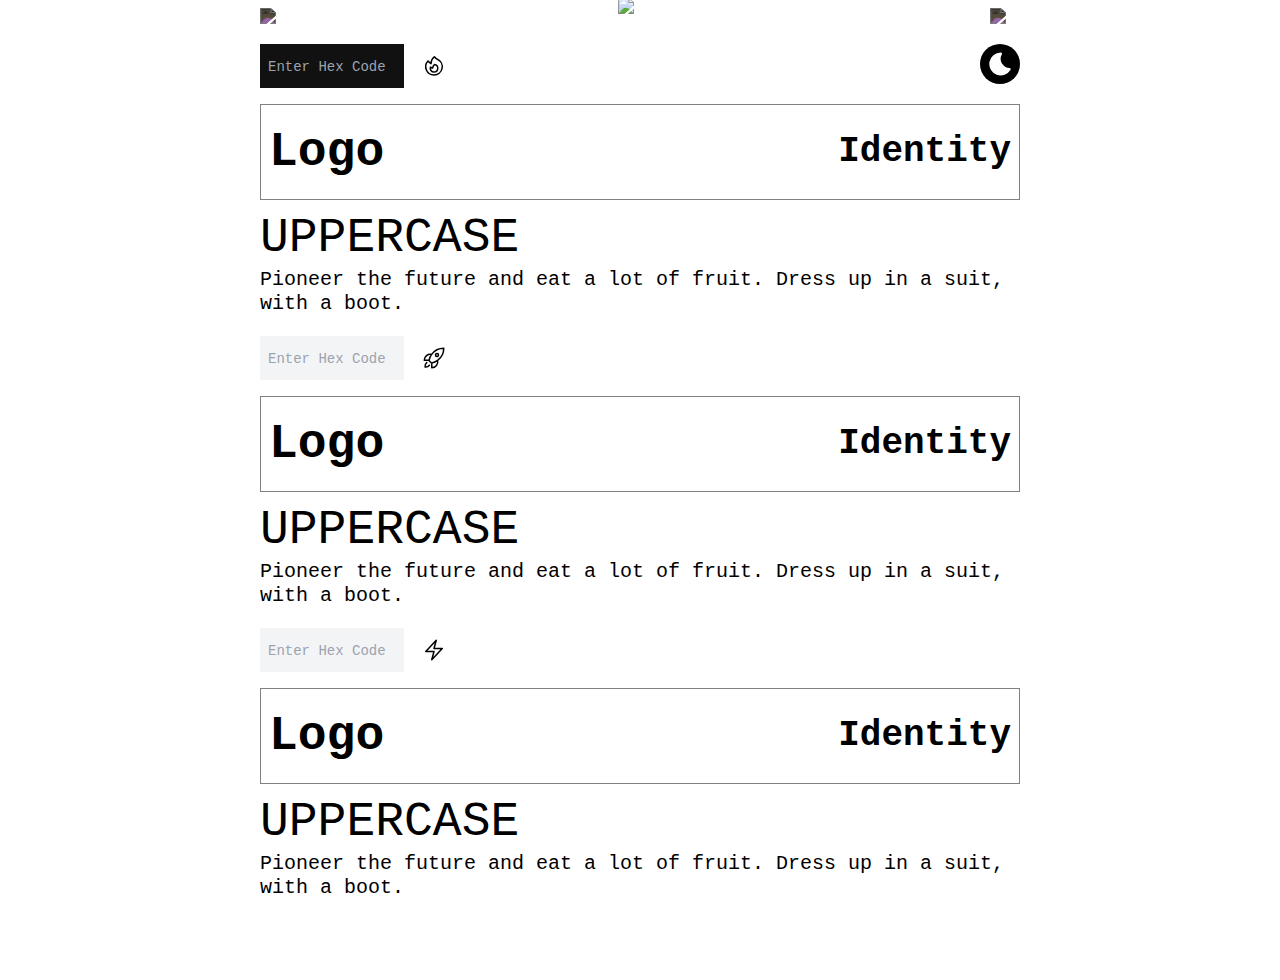
==== index.html @ 0a03db4d "add masthead" ====
<!DOCTYPE html>
<html lang="en">
<head>
  <meta charset="UTF-8">
  <meta name="viewport" content="width=device-width, initial-scale=1.0">
  <title>colorui</title>
  <meta name="description" content="Test out colours for your User Interface design and branding.">
  <link rel='shortcut icon' href='https://easycss.github.io/favicon/favicon.png' type='image/x-icon' />

  <!-- STYLES -->
  <script src='tailwind.js'></script>
  <link rel='stylesheet' href='style.css' />

  <!-- WEB COMPONENTS -->
  <script type='module' src='ErrorModal.js'></script>
  <script type='module' src='Input1.js'></script>
  <script type='module' src='Row1.js'></script>
  <script type='module' src='Input2.js'></script>
  <script type='module' src='Row2.js'></script>
  <script type='module' src='Input3.js'></script>
  <script type='module' src='Row3.js'></script>
</head>
<body>

<!-- ERROR MODAL -->
<Errormodal-component></Errormodal-component>


<!-- CONTAINER -->
<div id="container" class="max-w-3xl mx-auto px-1 mb-[80px]">
  
  <!-- SOCIALS -->
  <nav>
    <div class="socials flex justify-between mx-2 sm:mx-0 pt-2 pb-1">
      
      <a href="https://github.com/colorui/colorui.github.io" target="_blank">
        <img src="https://raw.githubusercontent.com/mattheweq/icons-repo/main/github.svg">
      </a>

      <a href="https://open.spotify.com/artist/66OsKKYin7yLMQUsZxjE91" target="_blank">
        <img  id="spotify" src="https://raw.githubusercontent.com/mattheweq/icons-repo/main/soundwave.svg">
      </a>

      <a href="mailto:mattheweq8@gmail.com">
        <img src="https://raw.githubusercontent.com/mattheweq/icons-repo/main/email.svg">
      </a>
    </div>
  </nav>


<!-- ROW 1 -->
<!-- INPUT 1 && THEME TOGGLER -->
<div class="flex justify-between mt-2 md:mt-4">
  <Input1-component></Input1-component>

  <button onclick="toggleDark()" id="toggler" class="text-white p-2 rounded-full w-10 h-10"></button> 
</div>
  <Row1-component></Row1-component>


<!-- ROW 2 -->
<Input2-component></Input2-component>
<Row2-component></Row2-component>


<!-- ROW 3 -->
<Input3-component></Input3-component>
<Row3-component></Row3-component>


<!--  -->
<!--  -->
</div><!-- \CONTAINER -->
<!--  -->
<!--  -->


<!-- LOGIC -->
<script src='themeToggler.js'></script>
<script src="renderColor.js"></script>
<!--  -->
<!--  -->
</body>
</html>
---- style.css ----
html{
  margin-right: 0;
  padding-right: 0;
}
html, body{
  overflow-X: hidden;
  /* PREVENT IOS BOUNCE */
  overscroll-behavior: none;
}
body{ 
    background: white;
    font-family: monospace;
    position: relative;
  }
  input:focus{
    margin-right: 10px;
    outline: transparent;
    background: #111;
    color: white;
  }
  .focused{
    animation: radialPulse 2.5s infinite;
  }

  @keyframes radialPulse {
    0% {
 
    }
    50% {
 
      background: #84edb2;
    }
    100% {
 
    }
  }
  .box{
    border: 1px solid gray;
  }
  .hideError{
    display: none;
  }
  .showError{
    position: fixed;
    display: flex;
    flex-direction: column;
    z-index: 100;
    height: 110vh;
    width: 100vw;
    background: #f9f9f9;
    justify-content: center;
    align-items: center;
    animation: fadeIn 300ms;
  }
  @keyframes fadeIn {
    from{
      opacity: 0;
    }
    to{
      opacity: 1;
    }
  }

  .modal{
    overflow: hidden;
    opacity: 1;
    transition: opacity 500ms;
    animation: fadeOut 500ms ease-out 4s forwards;
  }
  @keyframes fadeOut {
    to {
      opacity: 0;
    }
  }

 .hideMainUiError{
    display: none;
 }


 /* SVG ICONS */
.socials img{
  width: 30px;
  height: auto;
  filter: invert(.8);
}
.socials img:hover{
  filter: invert(0);
}

#spotify{
  width: 45px;
  margin: -10px 5px 0;
  filter: invert(0);
}

#spotify:hover{
  filter: invert(0.3);
}
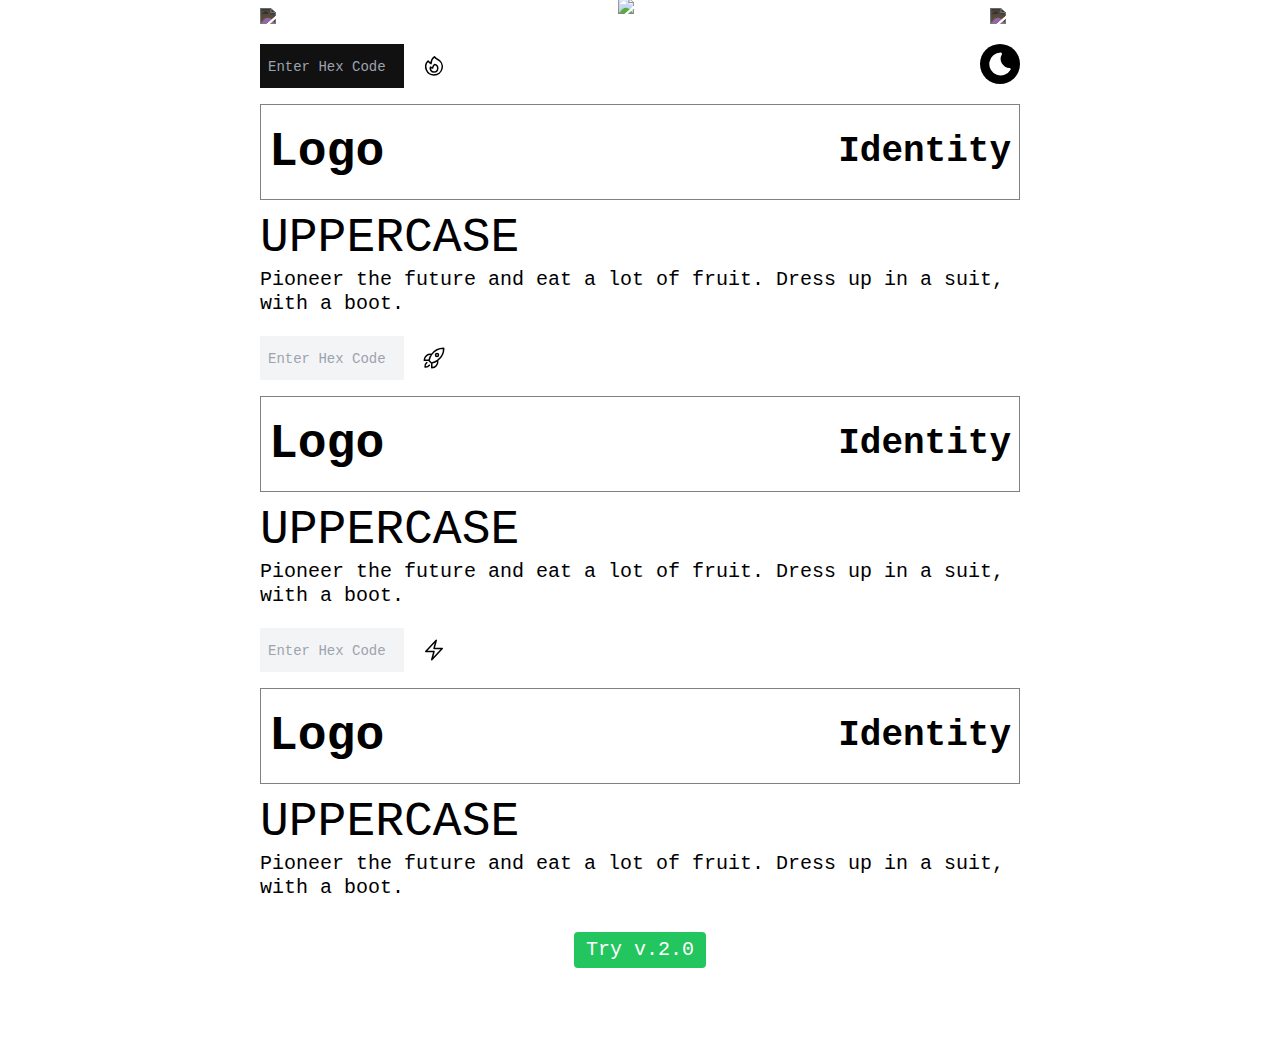
==== commit 35c5a038: "build and deploy v.2.0" ====
--- a/index.html
+++ b/index.html
@@ -68,6 +68,11 @@
 <Row3-component></Row3-component>
 
 
+<div class="flex justify-center mt-8">
+  <h4 class="text-xl bg-green-500 text-white px-3 py-1 rounded">
+    <a href="/v2" target="_blank">Try v.2.0</a>
+  </h4>
+</div>
 <!--  -->
 <!--  -->
 </div><!-- \CONTAINER -->
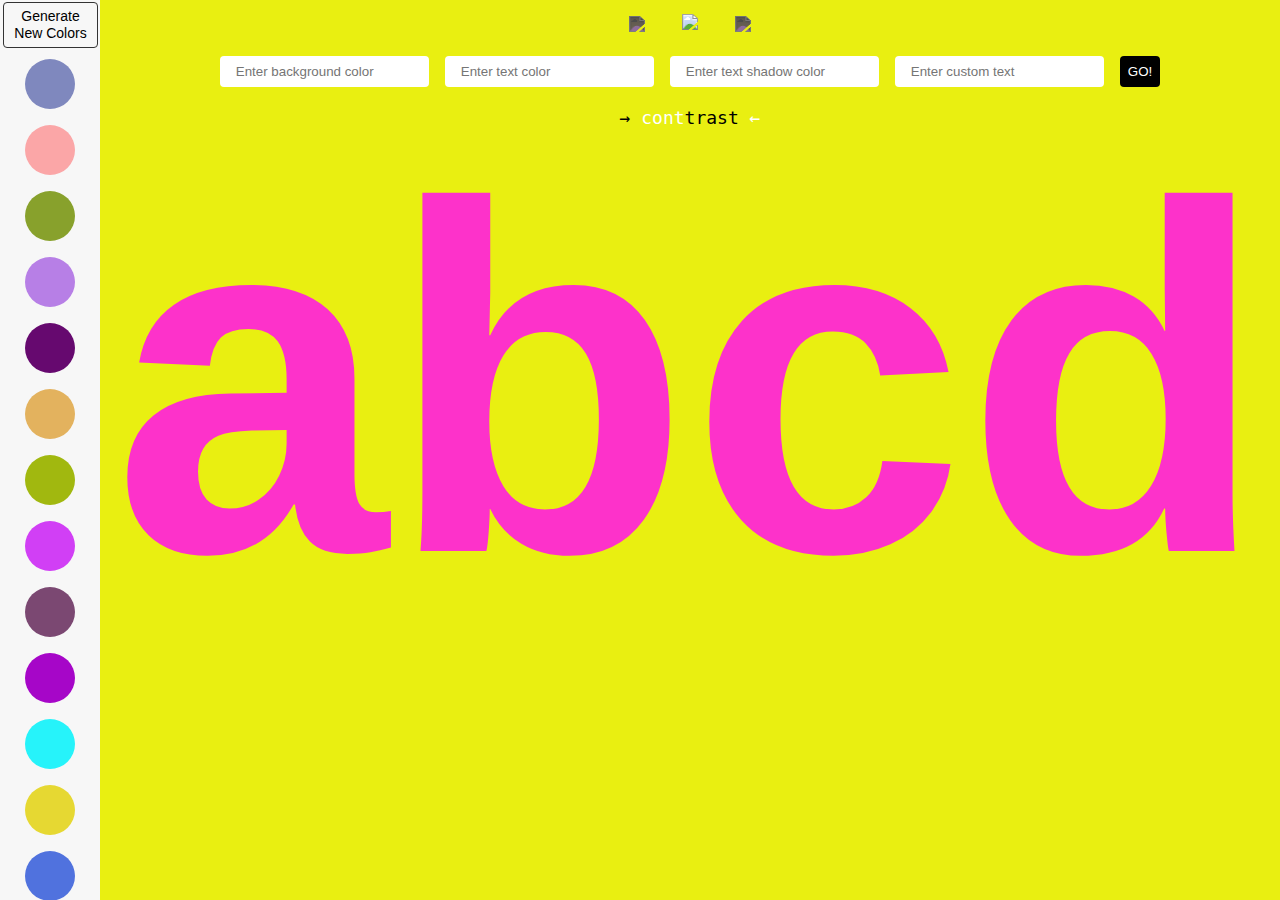
==== commit cf3edd1d: "rebuild a brand new v.2.0 with bespoke 'Colorcopy' App integration + archive v.1.0" ====
--- a/index.html
+++ b/index.html
@@ -2,38 +2,24 @@
 <html lang="en">
 <head>
   <meta charset="UTF-8">
-  <meta name="viewport" content="width=device-width, initial-scale=1.0">
-  <title>colorui</title>
-  <meta name="description" content="Test out colours for your User Interface design and branding.">
+  <!-- *** -->
+    <meta name="viewport" content="width=device-width, initial-scale=1.0, maximum-scale=1, user-scalable=no">
+  <!-- *** -->
+  <title>colorui - v.2.0</title>
   <link rel='shortcut icon' href='https://easycss.github.io/favicon/favicon.png' type='image/x-icon' />
+  <link rel='stylesheet' href='style.css' />
+</head>
 
-  <!-- STYLES -->
-  <script src='tailwind.js'></script>
-  <link rel='stylesheet' href='style.css' />
-
-  <!-- WEB COMPONENTS -->
-  <script type='module' src='ErrorModal.js'></script>
-  <script type='module' src='Input1.js'></script>
-  <script type='module' src='Row1.js'></script>
-  <script type='module' src='Input2.js'></script>
-  <script type='module' src='Row2.js'></script>
-  <script type='module' src='Input3.js'></script>
-  <script type='module' src='Row3.js'></script>
-</head>
 <body>
 
-<!-- ERROR MODAL -->
-<Errormodal-component></Errormodal-component>
+<iframe src="/colourcopy/" class="colourcopy" frameborder="0" allowfullscreen></iframe>
 
-
-<!-- CONTAINER -->
-<div id="container" class="max-w-3xl mx-auto px-1 mb-[80px]">
-  
-  <!-- SOCIALS -->
-  <nav>
-    <div class="socials flex justify-between mx-2 sm:mx-0 pt-2 pb-1">
+<!--  -->
+  <div class="wrapper">
+    <nav class="socials">
+      <div class="socials">
       
-      <a href="https://github.com/colorui/colorui.github.io" target="_blank">
+      <a href="https://github.com/colorcopy/colorcopy.github.io" target="_blank">
         <img src="https://raw.githubusercontent.com/mattheweq/icons-repo/main/github.svg">
       </a>
 
@@ -47,43 +33,28 @@
     </div>
   </nav>
 
+  <div class="form">
+    <input id="containerBg" type="text" placeholder="Enter background color" onfocus="clearInput(this)">
+    <input id="textColor" type="text" placeholder="Enter text color" onfocus="clearInput(this)">
+    <input id="textShadowColor" type="text" placeholder="Enter text shadow color" onfocus="clearInput(this)">
+    <input id="wordIn" type="text" placeholder="Enter custom text" onfocus="clearInput(this)">
+    <button onclick="sendForm()">GO!</button>
+  </div>
+    
+  <div class="contrast">
+    <p><span>&rarr;</span> cont</p>
+    <p>trast <span>&larr;</span></p>
+  </div>
 
-<!-- ROW 1 -->
-<!-- INPUT 1 && THEME TOGGLER -->
-<div class="flex justify-between mt-2 md:mt-4">
-  <Input1-component></Input1-component>
-
-  <button onclick="toggleDark()" id="toggler" class="text-white p-2 rounded-full w-10 h-10"></button> 
-</div>
-  <Row1-component></Row1-component>
+</div><!-- \wrapper -->
 
 
-<!-- ROW 2 -->
-<Input2-component></Input2-component>
-<Row2-component></Row2-component>
+  <div id="container">
+    <h1 id="wordOut"></h1>
+  </div>
+  
 
-
-<!-- ROW 3 -->
-<Input3-component></Input3-component>
-<Row3-component></Row3-component>
-
-
-<div class="flex justify-center mt-8">
-  <h4 class="text-xl bg-green-500 text-white px-3 py-1 rounded">
-    <a href="/v2" target="_blank">Try v.2.0</a>
-  </h4>
-</div>
-<!--  -->
-<!--  -->
-</div><!-- \CONTAINER -->
-<!--  -->
-<!--  -->
-
-
-<!-- LOGIC -->
-<script src='themeToggler.js'></script>
-<script src="renderColor.js"></script>
-<!--  -->
-<!--  -->
+  
+<script src="app.js"></script>
 </body>
 </html>
--- a/style.css
+++ b/style.css
@@ -1,99 +1,116 @@
-html{
-  margin-right: 0;
-  padding-right: 0;
-}
-html, body{
-  overflow-X: hidden;
-  /* PREVENT IOS BOUNCE */
-  overscroll-behavior: none;
-}
-body{ 
-    background: white;
-    font-family: monospace;
+ * {
+    margin: 0;
+    padding: 0;
+  }
+  .wrapper{
+    padding-left: 75px; /* must match h1 and .colourcopy */
+  }
+    .socials{
+      display: flex;
+      justify-content: center;
+      margin-top: 8px;
+      gap: 2rem;
+    }
+    /* SVG ICONS */
+    .socials img{
+      width: 30px;
+      height: auto;
+      filter: invert(.7);
+    }
+    .socials img:hover{
+      filter: invert(0);
+    }
+
+    #spotify{
+      width: 45px;
+      margin: -10px 5px 0;
+      filter: invert(0);
+    }
+
+    #spotify:hover{
+      filter: invert(.4);
+    }
+  .form{
     position: relative;
+    z-index: 10;
+    display: flex;
+    flex-direction: column;
+    width: fit-content;
+    justify-content: center;
+    margin: 20px auto;
+    gap: 1rem;
   }
-  input:focus{
-    margin-right: 10px;
-    outline: transparent;
-    background: #111;
+  input{
+    padding: 8px 16px;
+    border: 0;
+    border-radius: 4px;
+  }
+  button{
+    border: 0;
+    border-radius: 4px;
+    padding: 8px;
+    background: #000;
     color: white;
   }
-  .focused{
-    animation: radialPulse 2.5s infinite;
+
+  .contrast{
+    display: flex;
+    justify-content: center;
+    font-size: 18px;
+    font-family: monospace;
+  }
+  .contrast p:first-of-type, p:last-of-type span {
+    color: white;
+  }
+  .contrast p:last-of-type, p:first-of-type span {
+    color: black;
   }
 
-  @keyframes radialPulse {
-    0% {
- 
-    }
-    50% {
- 
-      background: #84edb2;
-    }
-    100% {
- 
-    }
-  }
-  .box{
-    border: 1px solid gray;
-  }
-  .hideError{
-    display: none;
-  }
-  .showError{
-    position: fixed;
+  #container{
+    position: relative;
+    z-index: 1;
     display: flex;
-    flex-direction: column;
-    z-index: 100;
-    height: 110vh;
-    width: 100vw;
-    background: #f9f9f9;
     justify-content: center;
     align-items: center;
-    animation: fadeIn 300ms;
   }
-  @keyframes fadeIn {
-    from{
-      opacity: 0;
+  h1{
+    margin-top: 20px;
+    padding-left: 75px; /* must match .wrapper and .colourcopy */
+    font-family: sans-serif;
+    letter-spacing: .1px;
+    word-spacing: .1px;
+    user-select: none;
+  }
+
+  /*  */
+  /*  */
+  /*  */
+.colourcopy{
+  overflow-x: none;
+  margin: 0;
+  padding: 0;
+  position: absolute;
+  z-index: 100;
+  top: 0;
+  left: 0;
+  bottom: 0;
+  width: 75px; /* must match .wrapper and h1 */
+  height: 100%;
+}
+
+  @media screen and (min-width: 1070px){
+    .form{
+      flex-direction: row;
     }
-    to{
-      opacity: 1;
+    .colourcopy{
+      width: 100px;
+    }
+    .wrapper{
+      padding-left: 100px;
+    }
+    h1{
+      padding-left: 100px;
     }
   }
 
-  .modal{
-    overflow: hidden;
-    opacity: 1;
-    transition: opacity 500ms;
-    animation: fadeOut 500ms ease-out 4s forwards;
-  }
-  @keyframes fadeOut {
-    to {
-      opacity: 0;
-    }
-  }
-
- .hideMainUiError{
-    display: none;
- }
-
-
- /* SVG ICONS */
-.socials img{
-  width: 30px;
-  height: auto;
-  filter: invert(.8);
-}
-.socials img:hover{
-  filter: invert(0);
-}
-
-#spotify{
-  width: 45px;
-  margin: -10px 5px 0;
-  filter: invert(0);
-}
-
-#spotify:hover{
-  filter: invert(0.3);
-}+  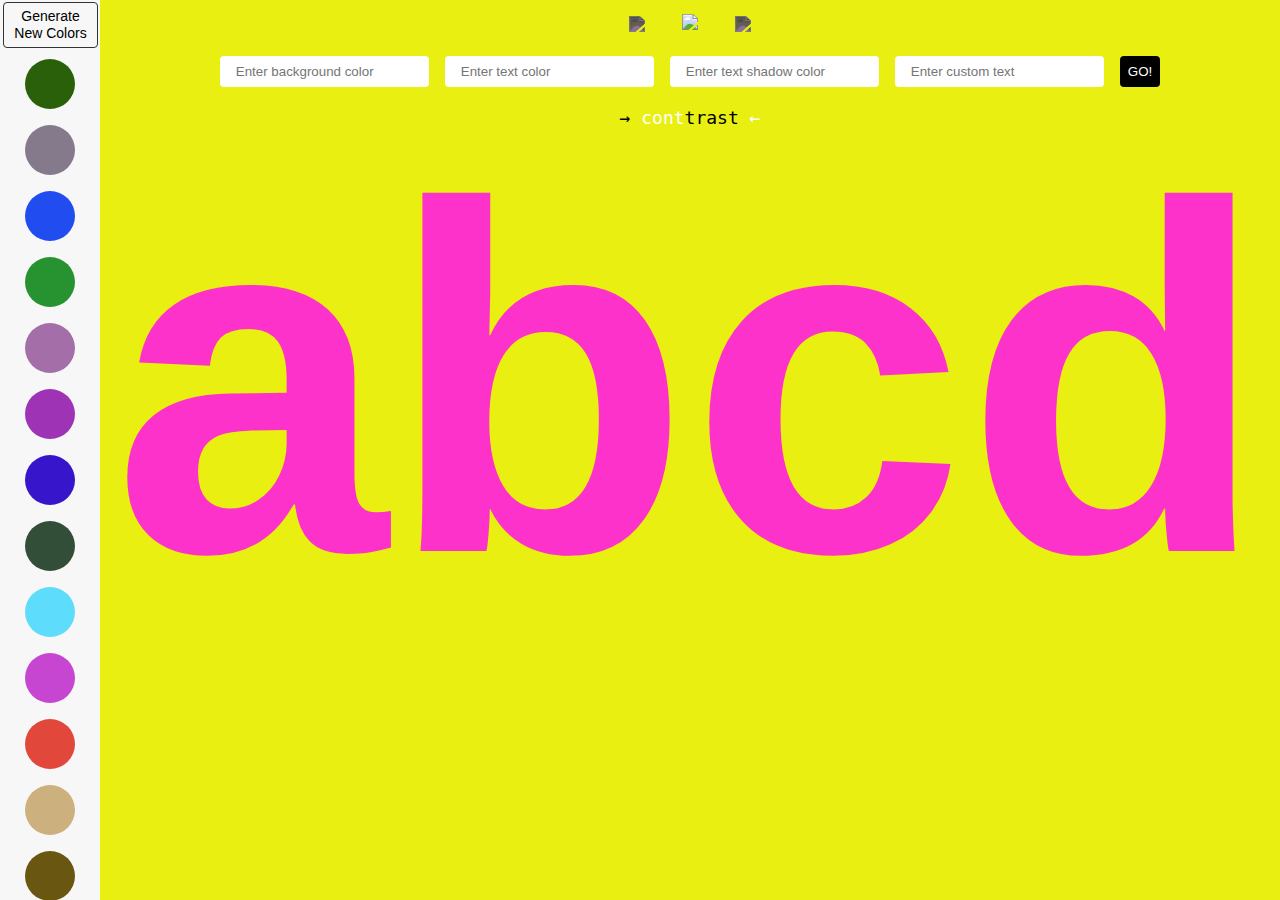
==== commit 75f98c64: "update repo links" ====
--- a/index.html
+++ b/index.html
@@ -19,7 +19,7 @@
     <nav class="socials">
       <div class="socials">
       
-      <a href="https://github.com/colorcopy/colorcopy.github.io" target="_blank">
+      <a href="https://github.com/colorui/colorui.github.io" target="_blank">
         <img src="https://raw.githubusercontent.com/mattheweq/icons-repo/main/github.svg">
       </a>
 
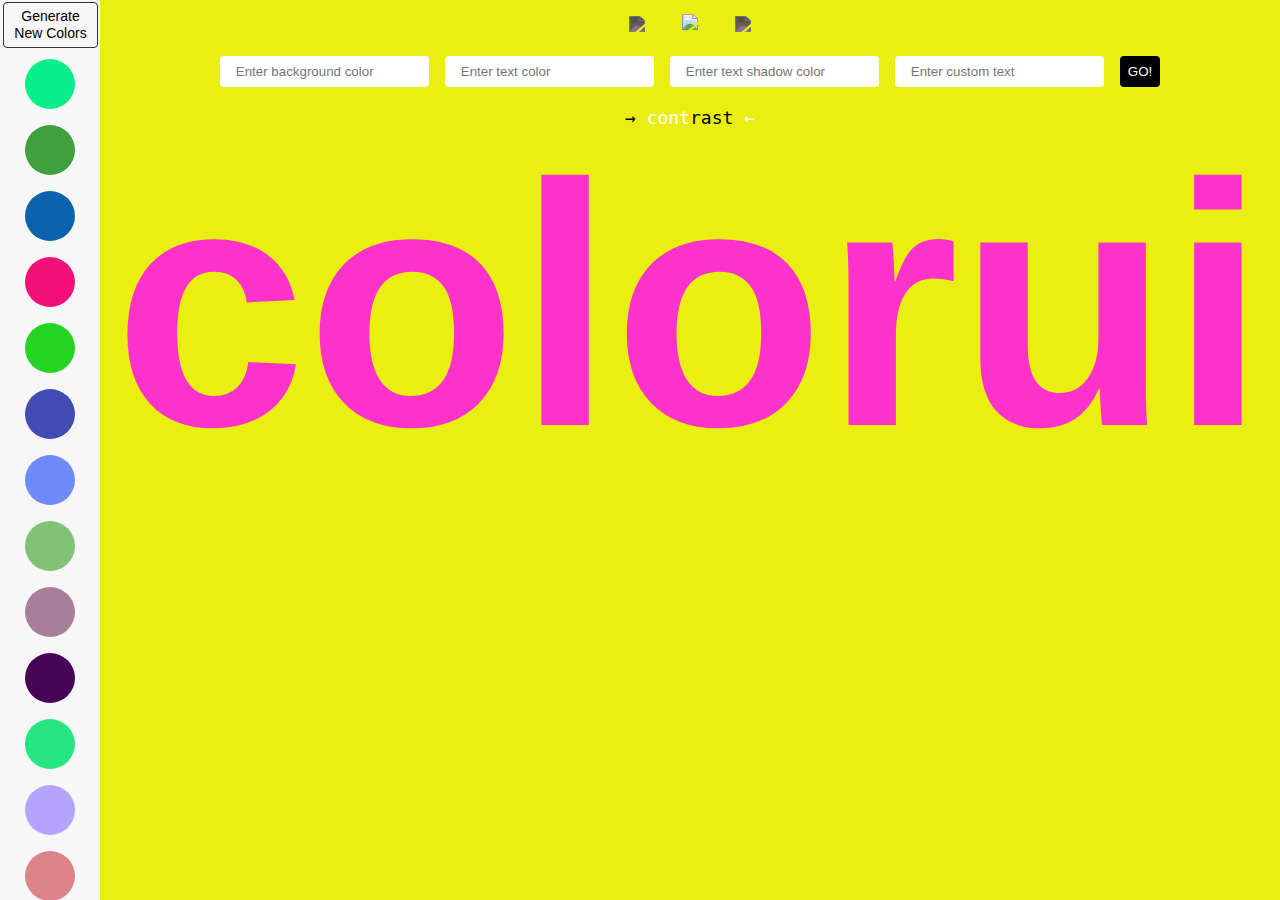
==== commit 2ad7af64: "correction" ====
--- a/index.html
+++ b/index.html
@@ -43,7 +43,7 @@
     
   <div class="contrast">
     <p><span>&rarr;</span> cont</p>
-    <p>trast <span>&larr;</span></p>
+    <p>rast <span>&larr;</span></p>
   </div>
 
 </div><!-- \wrapper -->
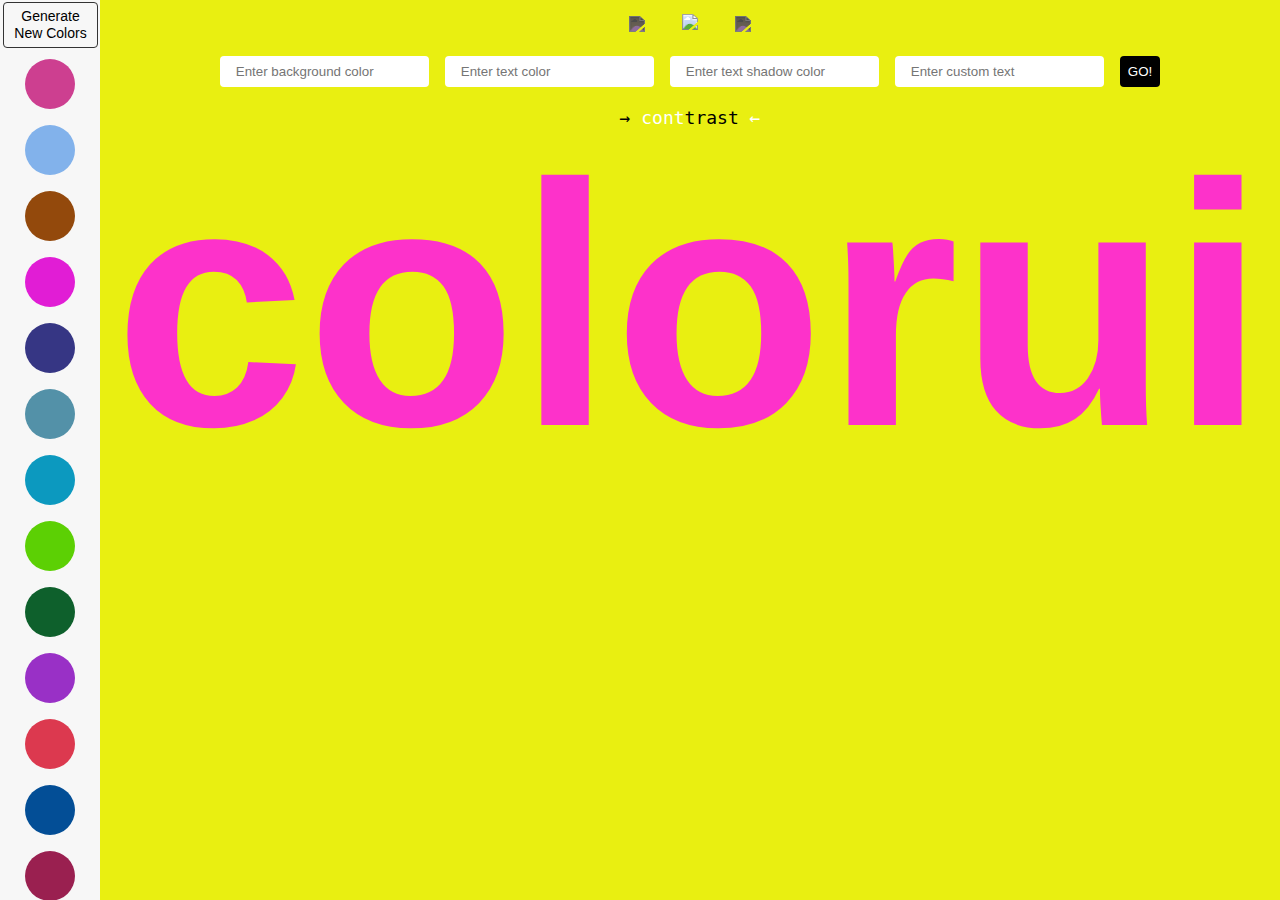
==== commit 53cd4506: "Revert "correction"" ====
--- a/index.html
+++ b/index.html
@@ -43,7 +43,7 @@
     
   <div class="contrast">
     <p><span>&rarr;</span> cont</p>
-    <p>rast <span>&larr;</span></p>
+    <p>trast <span>&larr;</span></p>
   </div>
 
 </div><!-- \wrapper -->
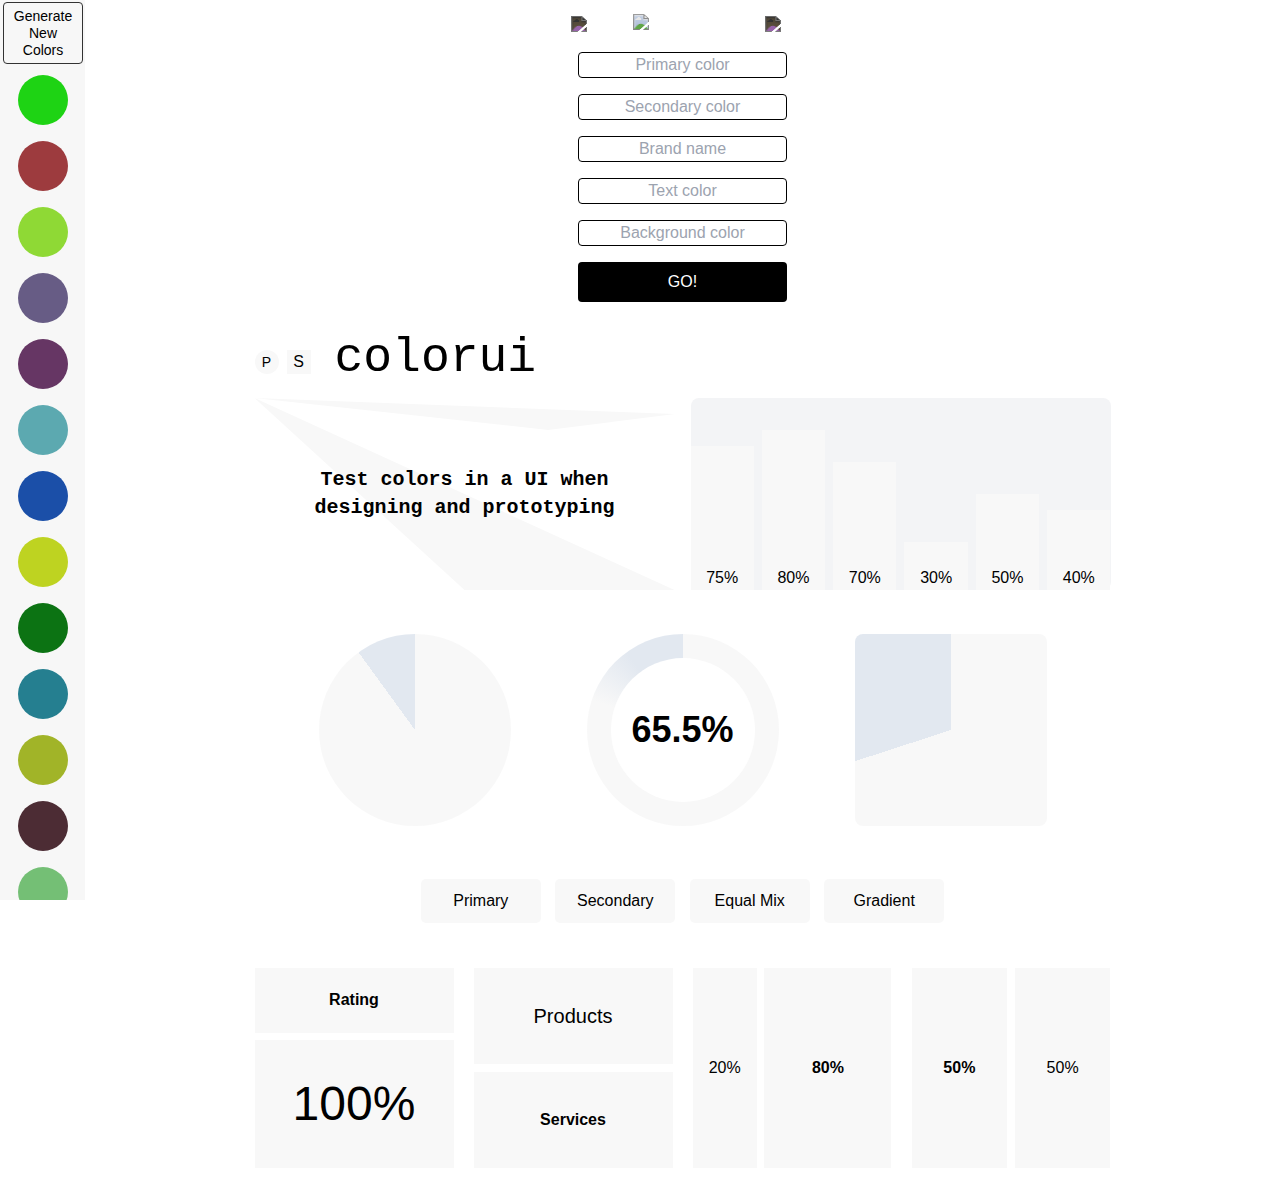
==== commit 352cb346: "move files into root directory" ====
--- a/index.html
+++ b/index.html
@@ -1,21 +1,23 @@
 <!DOCTYPE html>
 <html lang="en">
 <head>
-  <meta charset="UTF-8">
-  <!-- *** -->
-    <meta name="viewport" content="width=device-width, initial-scale=1.0, maximum-scale=1, user-scalable=no">
-  <!-- *** -->
-  <title>colorui - v.2.0</title>
-  <link rel='shortcut icon' href='https://easycss.github.io/favicon/favicon.png' type='image/x-icon' />
-  <link rel='stylesheet' href='style.css' />
+<meta charset="UTF-8">
+<meta name="viewport" content="width=device-width, initial-scale=1.0, maximum-scale=1, user-scalable=no">
+<link rel='shortcut icon' href='https://easycss.github.io/favicon/favicon.png' type='image/x-icon' />
+<link rel='stylesheet' href='style.css' />
+<script src='./tailwindcss.min.js'></script>
+<title>colorui - v.3.0</title>
 </head>
 
 <body>
-
-<iframe src="/colourcopy/" class="colourcopy" frameborder="0" allowfullscreen></iframe>
-
-<!--  -->
-  <div class="wrapper">
+<!--  -->
+<!--  -->
+<iframe src="colourcopy/" class="colourcopy" frameborder="0" allowfullscreen></iframe>
+<!--  -->
+<!--  -->
+<div class="wrapper">
+<!--  -->
+<!--  -->
     <nav class="socials">
       <div class="socials">
       
@@ -24,7 +26,7 @@
       </a>
 
       <a href="https://open.spotify.com/artist/66OsKKYin7yLMQUsZxjE91" target="_blank">
-        <img  id="spotify" src="https://raw.githubusercontent.com/mattheweq/icons-repo/main/soundwave.svg">
+        <img  id="spotify" src="https://raw.githubusercontent.com/mattheweq/icons-repo/main/mvm-stamp.jpg">
       </a>
 
       <a href="mailto:mattheweq8@gmail.com">
@@ -32,29 +34,188 @@
       </a>
     </div>
   </nav>
-
-  <div class="form">
-    <input id="containerBg" type="text" placeholder="Enter background color" onfocus="clearInput(this)">
-    <input id="textColor" type="text" placeholder="Enter text color" onfocus="clearInput(this)">
-    <input id="textShadowColor" type="text" placeholder="Enter text shadow color" onfocus="clearInput(this)">
-    <input id="wordIn" type="text" placeholder="Enter custom text" onfocus="clearInput(this)">
-    <button onclick="sendForm()">GO!</button>
+<!--  -->
+<!--  -->
+<!--  -->
+<!--  -->
+<div class="form">
+  
+  <input id="textPrimaryColor" type="text" placeholder="Primary color" class="placeholder:text-center">
+
+  <input id="textSecondaryColor" type="text" placeholder="Secondary color" class="placeholder:text-center">
+  
+  <input id="wordIn" type="text" placeholder="Brand name" class="placeholder:text-center">
+
+  <input id="textColor" type="text" placeholder="Text color">
+
+  <input id="containerBg" type="text" placeholder="Background color">
+
+  <button class="submit" onclick="sendForm()">GO!</button>
+</div>
+<!--  -->
+<!--  -->
+<!--  -->
+<!--  -->
+<div class="max-w-4xl mx-auto p-5 flex flex-col">
+<!--  -->
+    
+    <header class="flex items-center gap-2">
+        <div class="primary h-6 w-6 rounded-full flex justify-center items-center"><p class="text-sm bg-white- text-black">P</p></div>
+        <div class="secondary h-6 w-6 flex justify-center items-center"><p>S</p></div>
+        <!-- brand title user input -->
+        <h1 id="wordOut" class="blur-[0.40px] md:blur-[0.45px] ml-4 -mt-1 md:-mt-2 font-mono text-2xl md:text-5xl" style="word-spacing: -8px;"></h1>
+    </header>
+
+
+
+
+
+<!-- row 1 -->
+<div class="flex flex-col md:flex-row mt-4 gap-4">
+
+  <section class="relative w-full h-48">
+    <div class="absolute inset-0 primary clip-diagonal-p flex items-center justify-center p-4"></div>
+    <div class="absolute inset-10 flex items-center justify-center p-0">
+        <p class="text-center text-xl font-mono font-bold mb-0">Test colors in a UI when designing and prototyping</p>
+    </div>
+    <div class="inset-0 secondary clip-diagonal-s flex items-center justify-center p-4"></div>
+  </section>
+
+  <section class="w-full bg-gray-100 rounded-lg">
+  <div class="flex items-end h-48 gap-2">
+    <div class="primary w-1/4 h-36 flex justify-center items-end">
+      <p>75%</p>
+    </div>
+    <div class="secondary w-1/4 h-40 flex justify-center items-end">
+      <p>80%</p>
+    </div>
+    <div class="primary w-1/4 h-32 flex justify-center items-end">
+      <p>70%</p>
+    </div>
+    <div class="secondary w-1/4 h-12 flex justify-center items-end">
+      <p>30%</p>
+    </div>
+    <div class="primary w-1/4 h-24 flex justify-center items-end">
+      <p>50%</p>
+    </div>
+    <div class="secondary w-1/4 h-20 flex justify-center items-end">
+      <p>40%</p>
+    </div>
   </div>
+</section>
+
+
+</div>
+<!-- \row1 -->
+
+
+
+<!--  row 2 -->
+  <div class="flex flex-col items-center justify-center md:flex-row mt-3 md:gap-3">
     
-  <div class="contrast">
-    <p><span>&rarr;</span> cont</p>
-    <p>trast <span>&larr;</span></p>
+    <div class="flex flex-col items-center justify-center w-64 h-64 rounded-lg p-4">
+    <div class="relative flex items-center justify-center w-48 h-48">
+      <div class="pie-chart absolute top-0 left-0 w-full h-full rounded-full"></div>
+    </div>
   </div>
 
-</div><!-- \wrapper -->
-
-
-  <div id="container">
-    <h1 id="wordOut"></h1>
+
+<div class="flex flex-col items-center justify-center w-64 h-64 rounded-lg p-4">
+    <div class="circle-border-both relative flex items-center justify-center w-48 h-48">
+        <!-- Center Value -->
+        <div class="bg-white flex items-center justify-center w-36 h-36 rounded-full z-10">
+            <p class="text-4xl text-center font-bold black-text-only">65.5%</p>
+        </div>
+    </div>
+</div>
+
+
+<div class="flex flex-col items-center justify-center w-64 h-64 rounded-lg p-4">
+    <div class="square rounded-lg flex items-center justify-center w-48 h-48">
+    </div>
+</div>
+
+</div>
+<!-- \row-2 -->
+
+
+
+
+<!-- row-3 -->
+    <div class="button-container mt-4 mb-5">
+        <button class="primary"><p>Primary</p></button>
+        <button class="secondary"><p>Secondary</p></button>
+        <button class="gradient-s"><p>Equal Mix</p></button>
+        <button class="gradient-p"><p>Gradient</p></button>
+    </div>
+<!-- \row-3 -->
+
+
+
+
+
+
+<!-- row-4 -->
+  <div class="flex flex-col md:flex-row mt-5 gap-5">
+      
+    <section class="flex flex-col h-[200px] w-full">
+        <div class="flex items-center justify-center h-1/3 primary p-4">
+            <p class="text-center font-bold">Rating</p>
+        </div>
+        
+        <div class="bg-white h-2"></div>
+        
+        <div class="flex items-center justify-center h-2/3 secondary p-4">
+            <p class="text-center text-5xl">100%</p>
+        </div>
+    </section>
+
+    <section class="flex flex-col h-[200px] w-full">
+        <div class="flex items-center justify-center h-1/2 secondary p-4">
+            <p class="text-center text-xl">Products</p>
+        </div>
+
+        <div class="bg-white h-2"></div>
+
+        <div class="flex items-center justify-center h-1/2 primary p-4">
+            <p class="text-center font-bold">Services</p>
+        </div>
+    </section>
+
+
+    <section class="flex h-[200px] w-full">
+        <div class="flex items-center justify-center w-1/3 primary p-4">
+            <p class="text-center">20%</p>
+        </div>
+        
+        <div class="bg-white w-2"></div>
+
+        <div class="flex items-center justify-center w-2/3 secondary p-4">
+            <p class="text-center font-bold">80%</p>
+        </div>
+    </section>
+
+    <section class="flex h-[200px] w-full">
+        <div class="flex items-center justify-center w-1/2 primary p-4">
+            <p class="text-center font-bold">50%</p>
+        </div>
+
+        <div class="bg-white w-2"></div>
+
+        <div class="flex items-center justify-center w-1/2 secondary p-4">
+            <p class="text-center">50%</p>
+        </div>
+    </section>
   </div>
-  
-
-  
+<!-- row-4 -->
+
+
+
+</div>  
+<!-- \max-w-4xl -->
+
+
+</div><!-- \wrapper -->  
 <script src="app.js"></script>
 </body>
 </html>
--- a/style.css
+++ b/style.css
@@ -2,9 +2,21 @@
     margin: 0;
     padding: 0;
   }
+
+  body{
+    font-family: Arial, sans-serif;
+  }
   .wrapper{
-    padding-left: 75px; /* must match h1 and .colourcopy */
+    padding-left: 85px;
+    overflow-x: hidden;
   }
+
+
+
+/*  */
+/*  */
+/*  */
+/*  */
     .socials{
       display: flex;
       justify-content: center;
@@ -15,21 +27,44 @@
     .socials img{
       width: 30px;
       height: auto;
-      filter: invert(.7);
+      filter: invert(.8);
     }
     .socials img:hover{
-      filter: invert(0);
+      filter: invert(.1);
     }
 
     #spotify{
-      width: 45px;
-      margin: -10px 5px 0;
-      filter: invert(0);
+      width: 100px;
+      margin-top: -2px;
+      filter: invert(.1);
     }
 
     #spotify:hover{
-      filter: invert(.4);
+      filter: invert(1);
     }
+  
+/*  */
+/*  */
+/*  */
+/*  */
+/*  */
+  .colourcopy{
+  overflow-x: none;
+  margin: 0;
+  padding: 0;
+  position: fixed;
+  z-index: 100;
+  top: 0;
+  left: 0;
+  bottom: 0;
+  width: 85px;
+  height: 100%;
+}
+  
+  /*  */
+  /*  */
+  /*  */
+  /*  */
   .form{
     position: relative;
     z-index: 10;
@@ -42,63 +77,110 @@
   }
   input{
     padding: 8px 16px;
-    border: 0;
+    border: 1;
+    border: 1px solid #000;
     border-radius: 4px;
+    text-align: center;
+
   }
-  button{
+  button.submit{
     border: 0;
     border-radius: 4px;
     padding: 8px;
     background: #000;
     color: white;
+    outline: 0;
+  }
+  button.submit:hover {
+    opacity: 0.8;
   }
 
-  .contrast{
+
+/* background-color: #007bff; */
+
+
+
+
+
+
+
+
+
+
+
+
+section.card {
+    width: 100%;
+    height: 200px;
+    border-radius: 5px;
+    text-align: center;
     display: flex;
-    justify-content: center;
-    font-size: 18px;
-    font-family: monospace;
-  }
-  .contrast p:first-of-type, p:last-of-type span {
-    color: white;
-  }
-  .contrast p:last-of-type, p:first-of-type span {
-    color: black;
-  }
-
-  #container{
-    position: relative;
-    z-index: 1;
-    display: flex;
-    justify-content: center;
-    align-items: center;
-  }
-  h1{
-    margin-top: 20px;
-    padding-left: 75px; /* must match .wrapper and .colourcopy */
-    font-family: sans-serif;
-    letter-spacing: .1px;
-    word-spacing: .1px;
-    user-select: none;
-  }
-
-  /*  */
-  /*  */
-  /*  */
-.colourcopy{
-  overflow-x: none;
-  margin: 0;
-  padding: 0;
-  position: absolute;
-  z-index: 100;
-  top: 0;
-  left: 0;
-  bottom: 0;
-  width: 75px; /* must match .wrapper and h1 */
-  height: 100%;
+    flex-direction: column;
+    justify-content: space-between;
 }
 
-  @media screen and (min-width: 1070px){
+
+
+
+/* diagonal */
+.clip-diagonal-p {
+    clip-path: polygon(0% 0%, 100% 100%, 50% 100%, 0% 0%);
+}
+.clip-diagonal-s {
+    clip-path: polygon(0% 0%, 100% 50%, 70% 100%, 0% 0%);
+}
+
+
+
+
+
+
+
+
+
+.circle-border-both {
+    position: relative;
+    width: 100%;
+    height: 100%;
+    border-radius: 50%;
+}
+.black-text-only{
+  color: black!important;
+}
+
+
+
+
+
+.button-container {
+    margin-top: 24px;
+    text-align: center;
+}
+
+
+.button-container button {
+    padding: 10px 20px;
+    margin: 5px;
+    border: none;
+    border-radius: 5px;
+    cursor: pointer;
+    font-size: 1rem;
+    width: 120px;
+}
+
+
+
+
+
+/*  */
+/*  */
+/*  */
+/*  */
+/*  */
+
+
+
+  @media screen and (min-width: 1350px){
     .form{
       flex-direction: row;
     }
@@ -108,9 +190,6 @@
     .wrapper{
       padding-left: 100px;
     }
-    h1{
-      padding-left: 100px;
-    }
   }
 
   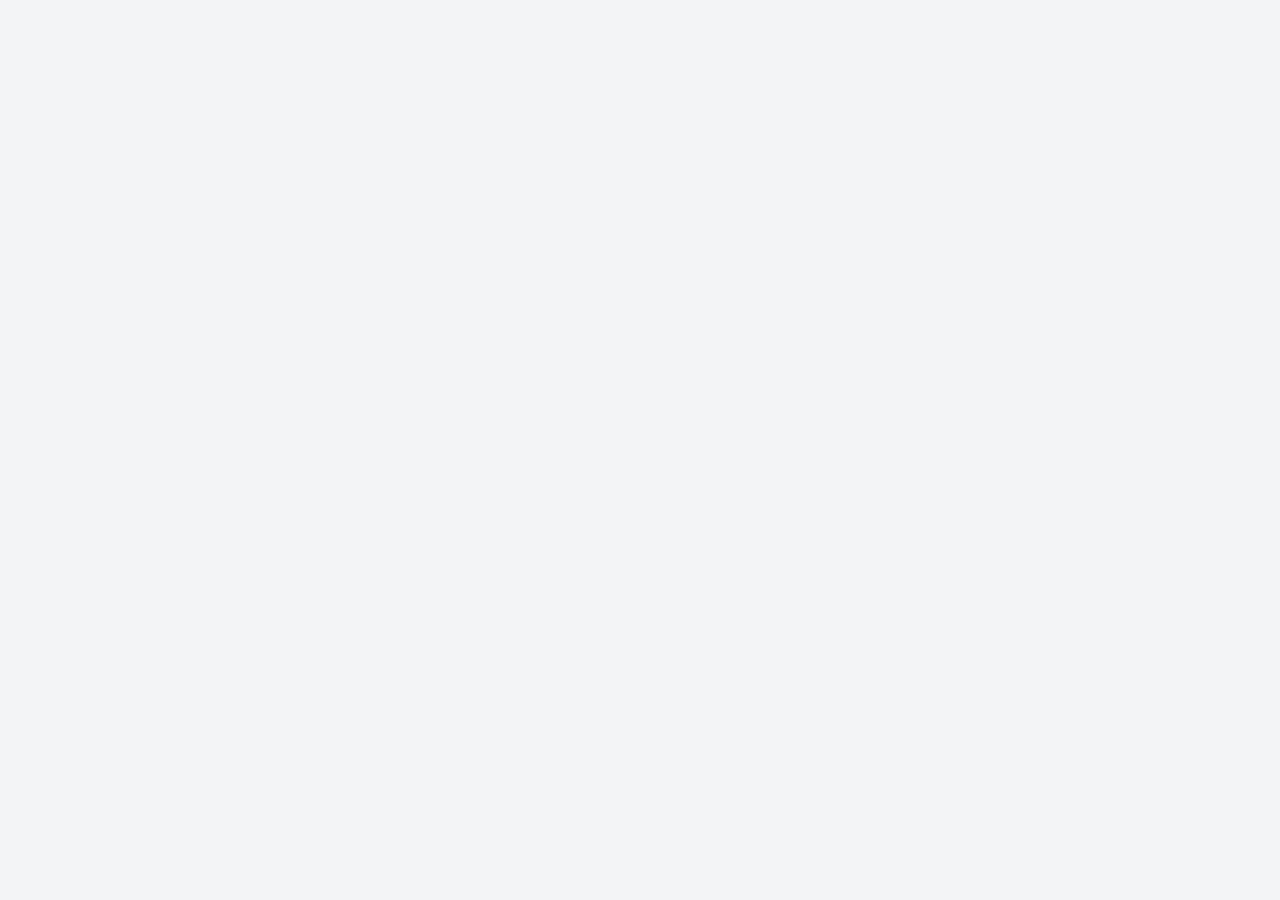
==== commit b25360b2: "migrate and combine all color based orgs + add new tools" ====
--- a/index.html
+++ b/index.html
@@ -1,221 +1,203 @@
 <!DOCTYPE html>
 <html lang="en">
 <head>
-<meta charset="UTF-8">
-<meta name="viewport" content="width=device-width, initial-scale=1.0, maximum-scale=1, user-scalable=no">
-<link rel='shortcut icon' href='https://easycss.github.io/favicon/favicon.png' type='image/x-icon' />
-<link rel='stylesheet' href='style.css' />
-<script src='./tailwindcss.min.js'></script>
-<title>colorui - v.3.0</title>
+  <meta charset="UTF-8">
+  <meta name="viewport" content="width=device-width, initial-scale=1.0">
+  <title>ColorUI</title>
+  <link rel='shortcut icon' href='https://easycss.github.io/favicon/favicon.png' type='image/x-icon' />
+  <script src="color-thief.min.js"></script>
+  <script src='tailwindcss.min.js'></script>
+  <script src='nav.js'></script>
+  <style>
+  body{
+    background: #f7f7f7;
+    transition: all .5s ease-out;
+  }
+  /* body onload */
+  .fade-in{
+    opacity: 0;
+    animation: fadeIn .5s ease-in forwards;
+  }
+  @keyframes fadeIn {
+    0% {
+      animation: ease-in;
+      opacity: 0%;
+    }
+    100% {
+      animation: ease-out;
+      opacity: 100%;
+    }
+  }
+
+</style>
 </head>
-
-<body>
-<!--  -->
-<!--  -->
-<iframe src="colourcopy/" class="colourcopy" frameborder="0" allowfullscreen></iframe>
-<!--  -->
-<!--  -->
-<div class="wrapper">
-<!--  -->
-<!--  -->
-    <nav class="socials">
-      <div class="socials">
+<body class="fade-in bg-gray-100 flex items-center justify-center mt-2">
+
+<div id="nav-container"></div>
+
+  <div class="w-full max-w-md">
+    <div class="flex flex-col items-center justify-center mt-0">
+      <div>
+        <a href="/v1/" class="text-blue-700 mb-3">Manual Selection</a>
+      </div>
       
-      <a href="https://github.com/colorui/colorui.github.io" target="_blank">
-        <img src="https://raw.githubusercontent.com/mattheweq/icons-repo/main/github.svg">
-      </a>
-
-      <a href="https://open.spotify.com/artist/66OsKKYin7yLMQUsZxjE91" target="_blank">
-        <img  id="spotify" src="https://raw.githubusercontent.com/mattheweq/icons-repo/main/mvm-stamp.jpg">
-      </a>
-
-      <a href="mailto:mattheweq8@gmail.com">
-        <img src="https://raw.githubusercontent.com/mattheweq/icons-repo/main/email.svg">
-      </a>
+      <p class="text-center text-2xl mt-10 font-mono mb-4"> 
+        <span class="text-red-500">Pick</span> 
+        <span class="text-green-500">color</span> 
+        <span class="text-purple-500">from</span> 
+        <span class="text-blue-500">image</span>
+      </p>
+  </div>
+
+    <div id="dropzone" class="h-40 flex items-center justify-center border-4 border-dashed border-gray-400 rounded-lg bg-gray-100 text-gray-700 text-lg cursor-pointer"><!-- js --></div>
+    
+    <div class="flex justify-end my-1">
+      <button id="exportColorsBtn" class="hidden p-1 bg-[#f64056] text-white rounded w-full xl:w-auto cursor-pointer">Export all as JSON</button>
     </div>
-  </nav>
-<!--  -->
-<!--  -->
-<!--  -->
-<!--  -->
-<div class="form">
+
+    <p id="copyMessage" class="font-bold text-center my-3 italic"></p>
+    
+    <div id="colors" class="flex flex-wrap mt-3"></div>
   
-  <input id="textPrimaryColor" type="text" placeholder="Primary color" class="placeholder:text-center">
-
-  <input id="textSecondaryColor" type="text" placeholder="Secondary color" class="placeholder:text-center">
-  
-  <input id="wordIn" type="text" placeholder="Brand name" class="placeholder:text-center">
-
-  <input id="textColor" type="text" placeholder="Text color">
-
-  <input id="containerBg" type="text" placeholder="Background color">
-
-  <button class="submit" onclick="sendForm()">GO!</button>
-</div>
-<!--  -->
-<!--  -->
-<!--  -->
-<!--  -->
-<div class="max-w-4xl mx-auto p-5 flex flex-col">
-<!--  -->
-    
-    <header class="flex items-center gap-2">
-        <div class="primary h-6 w-6 rounded-full flex justify-center items-center"><p class="text-sm bg-white- text-black">P</p></div>
-        <div class="secondary h-6 w-6 flex justify-center items-center"><p>S</p></div>
-        <!-- brand title user input -->
-        <h1 id="wordOut" class="blur-[0.40px] md:blur-[0.45px] ml-4 -mt-1 md:-mt-2 font-mono text-2xl md:text-5xl" style="word-spacing: -8px;"></h1>
-    </header>
-
-
-
-
-
-<!-- row 1 -->
-<div class="flex flex-col md:flex-row mt-4 gap-4">
-
-  <section class="relative w-full h-48">
-    <div class="absolute inset-0 primary clip-diagonal-p flex items-center justify-center p-4"></div>
-    <div class="absolute inset-10 flex items-center justify-center p-0">
-        <p class="text-center text-xl font-mono font-bold mb-0">Test colors in a UI when designing and prototyping</p>
-    </div>
-    <div class="inset-0 secondary clip-diagonal-s flex items-center justify-center p-4"></div>
-  </section>
-
-  <section class="w-full bg-gray-100 rounded-lg">
-  <div class="flex items-end h-48 gap-2">
-    <div class="primary w-1/4 h-36 flex justify-center items-end">
-      <p>75%</p>
-    </div>
-    <div class="secondary w-1/4 h-40 flex justify-center items-end">
-      <p>80%</p>
-    </div>
-    <div class="primary w-1/4 h-32 flex justify-center items-end">
-      <p>70%</p>
-    </div>
-    <div class="secondary w-1/4 h-12 flex justify-center items-end">
-      <p>30%</p>
-    </div>
-    <div class="primary w-1/4 h-24 flex justify-center items-end">
-      <p>50%</p>
-    </div>
-    <div class="secondary w-1/4 h-20 flex justify-center items-end">
-      <p>40%</p>
-    </div>
   </div>
-</section>
-
-
-</div>
-<!-- \row1 -->
-
-
-
-<!--  row 2 -->
-  <div class="flex flex-col items-center justify-center md:flex-row mt-3 md:gap-3">
-    
-    <div class="flex flex-col items-center justify-center w-64 h-64 rounded-lg p-4">
-    <div class="relative flex items-center justify-center w-48 h-48">
-      <div class="pie-chart absolute top-0 left-0 w-full h-full rounded-full"></div>
-    </div>
-  </div>
-
-
-<div class="flex flex-col items-center justify-center w-64 h-64 rounded-lg p-4">
-    <div class="circle-border-both relative flex items-center justify-center w-48 h-48">
-        <!-- Center Value -->
-        <div class="bg-white flex items-center justify-center w-36 h-36 rounded-full z-10">
-            <p class="text-4xl text-center font-bold black-text-only">65.5%</p>
-        </div>
-    </div>
-</div>
-
-
-<div class="flex flex-col items-center justify-center w-64 h-64 rounded-lg p-4">
-    <div class="square rounded-lg flex items-center justify-center w-48 h-48">
-    </div>
-</div>
-
-</div>
-<!-- \row-2 -->
-
-
-
-
-<!-- row-3 -->
-    <div class="button-container mt-4 mb-5">
-        <button class="primary"><p>Primary</p></button>
-        <button class="secondary"><p>Secondary</p></button>
-        <button class="gradient-s"><p>Equal Mix</p></button>
-        <button class="gradient-p"><p>Gradient</p></button>
-    </div>
-<!-- \row-3 -->
-
-
-
-
-
-
-<!-- row-4 -->
-  <div class="flex flex-col md:flex-row mt-5 gap-5">
-      
-    <section class="flex flex-col h-[200px] w-full">
-        <div class="flex items-center justify-center h-1/3 primary p-4">
-            <p class="text-center font-bold">Rating</p>
-        </div>
-        
-        <div class="bg-white h-2"></div>
-        
-        <div class="flex items-center justify-center h-2/3 secondary p-4">
-            <p class="text-center text-5xl">100%</p>
-        </div>
-    </section>
-
-    <section class="flex flex-col h-[200px] w-full">
-        <div class="flex items-center justify-center h-1/2 secondary p-4">
-            <p class="text-center text-xl">Products</p>
-        </div>
-
-        <div class="bg-white h-2"></div>
-
-        <div class="flex items-center justify-center h-1/2 primary p-4">
-            <p class="text-center font-bold">Services</p>
-        </div>
-    </section>
-
-
-    <section class="flex h-[200px] w-full">
-        <div class="flex items-center justify-center w-1/3 primary p-4">
-            <p class="text-center">20%</p>
-        </div>
-        
-        <div class="bg-white w-2"></div>
-
-        <div class="flex items-center justify-center w-2/3 secondary p-4">
-            <p class="text-center font-bold">80%</p>
-        </div>
-    </section>
-
-    <section class="flex h-[200px] w-full">
-        <div class="flex items-center justify-center w-1/2 primary p-4">
-            <p class="text-center font-bold">50%</p>
-        </div>
-
-        <div class="bg-white w-2"></div>
-
-        <div class="flex items-center justify-center w-1/2 secondary p-4">
-            <p class="text-center">50%</p>
-        </div>
-    </section>
-  </div>
-<!-- row-4 -->
-
-
-
-</div>  
-<!-- \max-w-4xl -->
-
-
-</div><!-- \wrapper -->  
-<script src="app.js"></script>
+
+
+    <script>
+    document.addEventListener('DOMContentLoaded', () => {
+      const dropzone = document.getElementById('dropzone');
+      dropzone.textContent = "Drag and drop an image here";
+      const colorsContainer = document.getElementById('colors');
+      const exportJson = document.getElementById('exportColorsBtn');
+      const copyMessage = document.getElementById('copyMessage');
+      copyMessage.textContent = '';
+
+      const colorThief = new ColorThief();
+
+      dropzone.addEventListener('dragover', (event) => {
+        event.preventDefault();
+        dropzone.classList.add('bg-green-100');
+        dropzone.innerHTML = '<p class="text-2xl font-bold">Drop now!</p>';
+      });
+
+      dropzone.addEventListener('dragleave', () => {
+        dropzone.classList.remove('bg-green-100');
+        dropzone.textContent = 'Drag and drop an image here';
+      });
+
+      dropzone.addEventListener('drop', (event) => {
+        event.preventDefault();
+        dropzone.classList.remove('bg-green-100');
+        dropzone.textContent = 'Processing image...';
+
+        const file = event.dataTransfer.files[0];
+        if (file && file.type.startsWith('image/')) {
+          const reader = new FileReader();
+
+          reader.onload = (e) => {
+            const img = new Image();
+            img.src = e.target.result;
+
+            img.onload = () => {
+              const canvas = document.createElement('canvas');
+              const ctx = canvas.getContext('2d');
+              canvas.width = img.width;
+              canvas.height = img.height;
+              ctx.drawImage(img, 0, 0);
+
+              const palette = colorThief.getPalette(img, 12);
+              
+              dropzone.textContent = 'Drag and drop an image here';
+
+              displayColors([...palette]);
+
+              exportJson.classList.remove("hidden");
+            };
+          };
+          reader.readAsDataURL(file);
+        } else {
+          dropzone.textContent = 'Invalid file. Please drop an image.';
+          exportJson.classList.add("hidden");
+        }
+      });
+
+
+      let colors = []; // Global array to store colors
+
+      function displayColors(newColors) {
+        colors = newColors; // Update the global array with the new colors
+        colorsContainer.innerHTML = '';
+        newColors.forEach(color => {
+          const hex = rgbToHex(color);
+
+          const colorCircle = document.createElement('div');
+          colorCircle.className = 'flex flex-col items-center justify-center m-2';
+
+          const circle = document.createElement('div');
+          circle.className = 'w-24 h-24 rounded-full cursor-pointer';
+          circle.style.backgroundColor = hex;
+          circle.title = hex;
+
+          // Add event listener
+          circle.addEventListener('click', () => {
+          navigator.clipboard.writeText(hex).then(() => {
+
+            dropzone.innerHTML = `<p class="rounded-lg bg-[${hex}] p-4"><span class="text-xl bg-black text-white">${hex} copied to clipboard!</span></p>`;
+            // Remove modal after 2 seconds
+            setTimeout(() => {
+              // document.body.removeChild(modal);
+              dropzone.textContent = "Drag and drop an image here";
+            }, 2000);
+          });
+        });
+
+
+
+          const hexLabel = document.createElement('span');
+          hexLabel.className = 'text-xs mt-2';
+          hexLabel.textContent = hex;
+
+          colorCircle.appendChild(circle);
+          colorCircle.appendChild(hexLabel);
+
+          colorsContainer.appendChild(colorCircle);
+        });
+          copyMessage.textContent = 'Click any circle to copy its hex value to clipboard'
+      }
+
+      function rgbToHex([r, g, b]) {
+        return `#${((1 << 24) + (r << 16) + (g << 8) + b).toString(16).slice(1)}`;
+      }
+
+    // Export all colors to a JSON file
+    exportJson.addEventListener('click', () => {
+        if (colors.length === 0) {
+          alert('No colors to export.');
+          return;
+        }
+
+        const dataStr = JSON.stringify(colors.map(rgbToHex), null, 2); // Convert RGB to Hex before exporting
+        const blob = new Blob([dataStr], { type: 'application/json' });
+        const url = URL.createObjectURL(blob);
+        const a = document.createElement('a');
+        a.href = url;
+        a.download = 'colors.json';
+        a.click();
+        URL.revokeObjectURL(url);
+      });
+
+
+// 
+// 
+// 
+});
+
+
+
+
+
+
+
+
+  </script>
 </body>
 </html>
